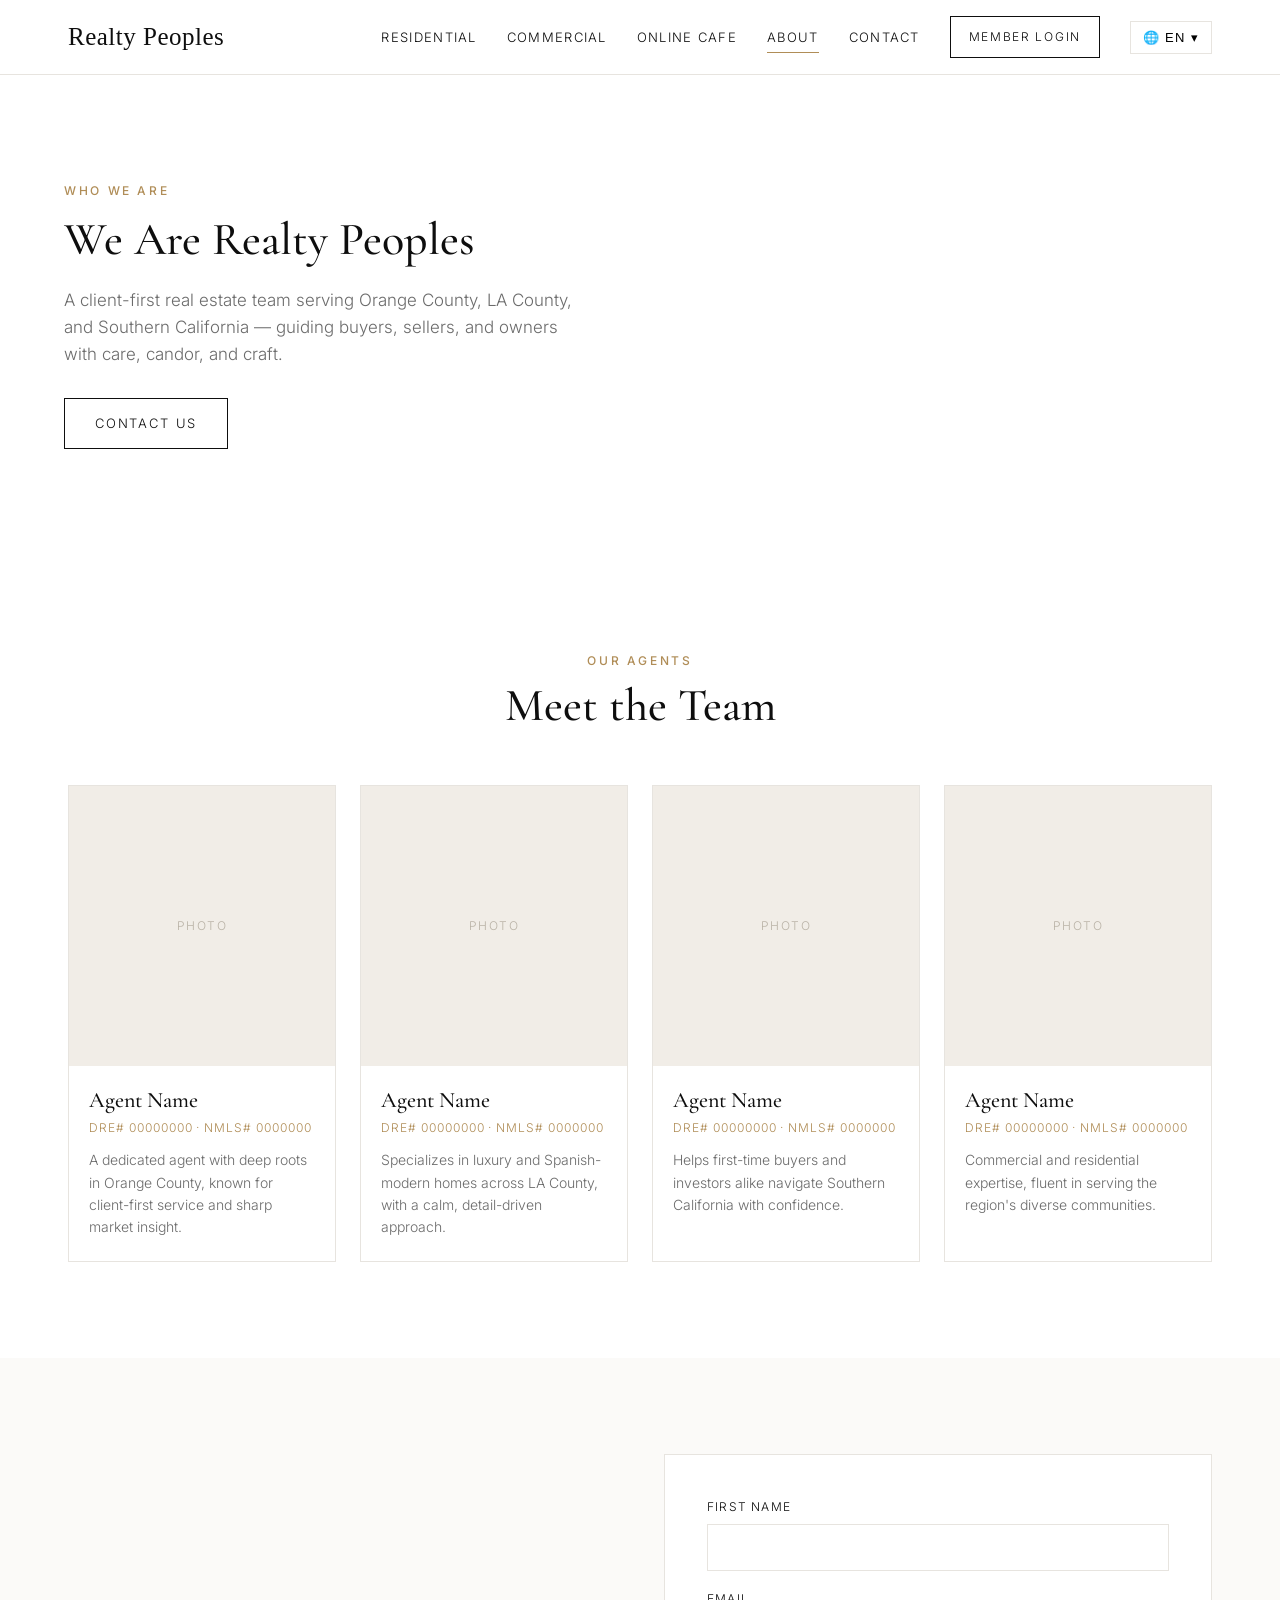
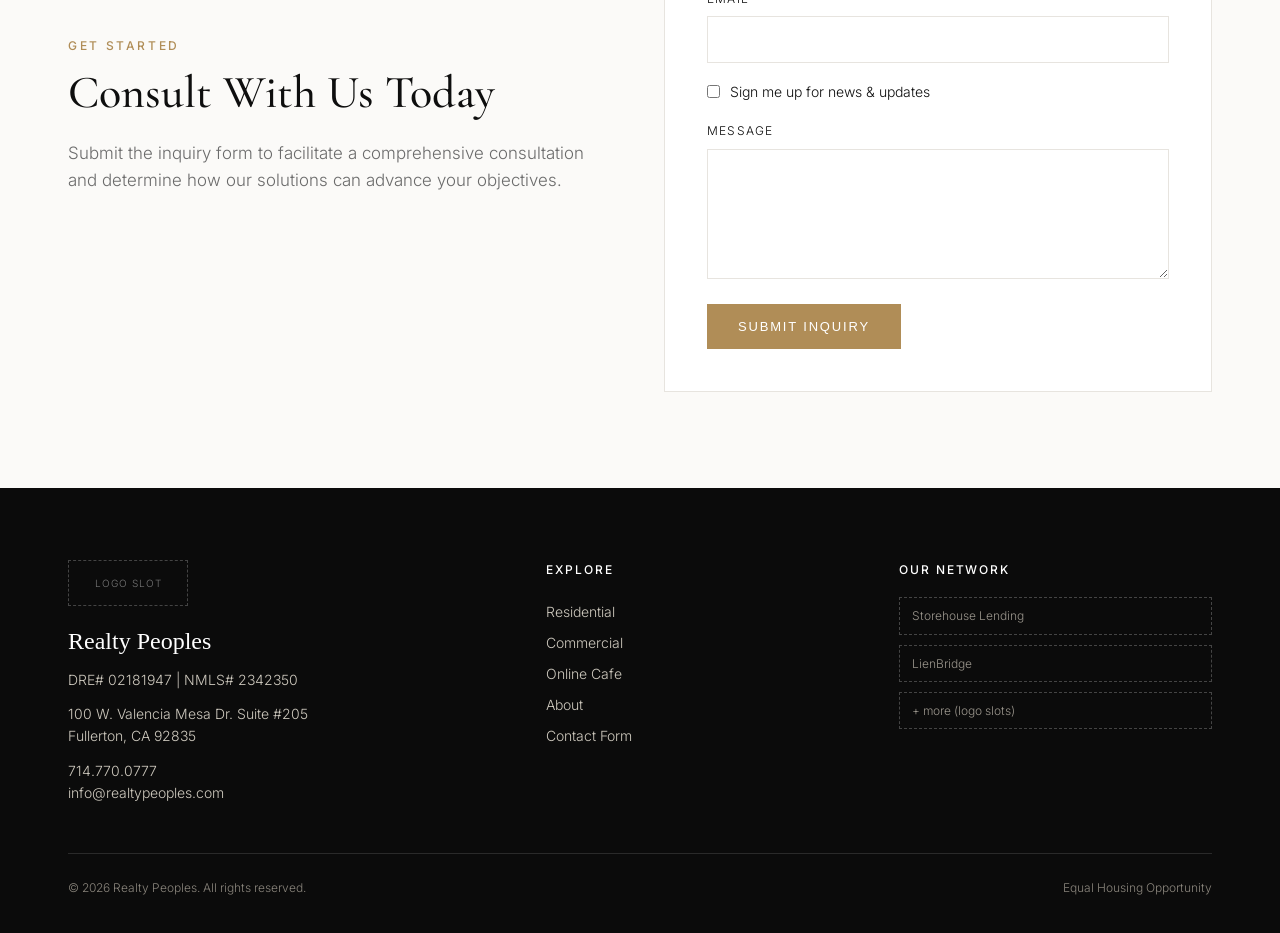
==== about.html @ 35035e47 "Add files via upload" ====
<!DOCTYPE html>
<html lang="en">
<head>
<meta charset="UTF-8" />
<meta name="viewport" content="width=device-width, initial-scale=1.0" />
<title>About Realty Peoples | Client-First Real Estate, Fullerton CA</title>
<meta name="description" content="Meet Realty Peoples — a client-first real estate team serving Orange County, LA County, and Southern California." />
<link rel="preconnect" href="https://fonts.googleapis.com"><link rel="preconnect" href="https://fonts.gstatic.com" crossorigin>
<link href="https://fonts.googleapis.com/css2?family=Cormorant+Garamond:wght@400;500;600&family=Inter:wght@300;400;500;600&display=swap" rel="stylesheet">
<link rel="stylesheet" href="css/styles.css">
</head>
<body>
<header id="site-header"></header>
<main>
  <section style="padding:0">
    <div class="split">
      <div class="body">
        <div class="label" data-i18n="about_kicker">Who We Are</div>
        <h2 data-i18n="about_title">We Are Realty Peoples</h2>
        <p data-i18n="about_mission">A client-first real estate team serving Orange County, LA County, and Southern California — guiding buyers, sellers, and owners with care, candor, and craft.</p>
        <div style="margin-top:14px"><a class="btn btn-ghost" href="contact.html" data-i18n="contact_us">Contact Us</a></div>
      </div>
      <!-- IMG_ABOUT -->
      <div class="media" style="background-image:url('https://images.unsplash.com/photo-1564013799919-ab600027ffc6?auto=format&fit=crop&w=1100&q=80')"></div>
    </div>
  </section>

  <section>
    <div class="wrap">
      <div class="center-head"><div class="label" data-i18n="team_kicker">Our Agents</div><h2 data-i18n="team_title">Meet the Team</h2></div>
      <div class="team-grid" id="teamGrid"></div>
    </div>
  </section>

  <section style="background:#fbfaf8">
    <div class="wrap">
      <div class="split" style="gap:48px;align-items:center">
        <div>
          <div class="label" data-i18n="consult_kicker">Get Started</div>
          <h2 style="font-size:clamp(30px,4vw,46px);margin-top:12px" data-i18n="consult_title">Consult With Us Today</h2>
          <p style="color:var(--muted);margin-top:16px" data-i18n="consult_sub">Submit the inquiry form to facilitate a comprehensive consultation and determine how our solutions can advance your objectives.</p>
        </div>
        <div class="form-card">
          <form name="consult" method="POST" data-netlify="true" netlify-honeypot="bot-field" onsubmit="thanks(event,this)">
            <input type="hidden" name="form-name" value="consult">
            <p style="display:none"><label>Don't fill this out: <input name="bot-field"></label></p>
            <div class="field"><label data-i18n="f_first">First Name <span class="req">*</span></label><input name="first_name" required></div>
            <div class="field"><label data-i18n="f_email">Email <span class="req">*</span></label><input type="email" name="email" required></div>
            <div class="field checkrow"><input type="checkbox" id="ab_opt" name="newsletter_optin" value="yes"><label for="ab_opt" style="text-transform:none;letter-spacing:0;margin:0;font-size:14px" data-i18n="f_opt">Sign me up for news &amp; updates</label></div>
            <div class="field"><label data-i18n="f_msg">Message <span class="req">*</span></label><textarea name="message" required></textarea></div>
            <button class="btn btn-accent" type="submit" data-i18n="f_submit">Submit Inquiry</button>
            <div class="form-ok" data-i18n="f_thanks">Thank you — we'll be in touch shortly.</div>
          </form>
        </div>
      </div>
    </div>
  </section>
</main>
<footer id="site-footer"></footer>
<script src="js/data.js"></script>
<script src="js/i18n.js"></script>
<script src="js/main.js"></script>
</body>
</html>
---- css/styles.css ----
/* ===========================================================================
   Realty Peoples — global styles
   Colors & fonts live in :root below. Edit there to re-theme the whole site.
   =========================================================================== */
:root{
  --bg:#ffffff;
  --ink:#0e0e0e;
  --muted:#6b6b6b;
  --line:#e7e4df;
  --accent:#b08d57;       /* champagne bronze */
  --accent-dark:#8e6f3f;
  --serif:"Cormorant Garamond", Georgia, "Times New Roman", serif;
  --sans:"Inter","Helvetica Neue",Arial,sans-serif;
  --maxw:1200px;
}
*{box-sizing:border-box;margin:0;padding:0}
html{scroll-behavior:smooth}
body{font-family:var(--sans);color:var(--ink);background:var(--bg);line-height:1.6;font-weight:300;-webkit-font-smoothing:antialiased}
img{display:block;max-width:100%}
a{color:inherit;text-decoration:none}
.wrap{max-width:var(--maxw);margin:0 auto;padding:0 28px}
.serif{font-family:var(--serif)}
.label{font-size:12px;letter-spacing:.22em;text-transform:uppercase;color:var(--accent);font-weight:500}
h1,h2,h3{font-family:var(--serif);font-weight:500;line-height:1.1}
section{padding:96px 0}
.btn{display:inline-block;padding:14px 30px;font-size:13px;letter-spacing:.14em;text-transform:uppercase;border:1px solid var(--ink);background:var(--ink);color:#fff;cursor:pointer;transition:.25s}
.btn:hover{background:transparent;color:var(--ink)}
.btn-ghost{background:transparent;color:var(--ink)}
.btn-ghost:hover{background:var(--ink);color:#fff}
.btn-accent{background:var(--accent);border-color:var(--accent)}
.btn-accent:hover{background:transparent;color:var(--accent)}

/* HEADER */
header{position:sticky;top:0;z-index:100;background:rgba(255,255,255,.96);backdrop-filter:blur(6px);border-bottom:1px solid var(--line);transition:box-shadow .3s}
header.scrolled{box-shadow:0 4px 24px rgba(0,0,0,.06)}
.nav{display:flex;align-items:center;justify-content:space-between;height:74px}
.logo{font-family:"Times New Roman",Times,serif;font-size:25px;letter-spacing:.02em;font-weight:400}
.nav-links{display:flex;align-items:center;gap:30px}
.nav-links a.navlink{font-size:13px;letter-spacing:.1em;text-transform:uppercase;color:var(--ink);position:relative;padding:4px 0}
.nav-links a.navlink:hover{color:var(--accent)}
.nav-links a.navlink.active::after{content:"";position:absolute;left:0;right:0;bottom:-2px;height:1px;background:var(--accent)}
.lang{position:relative}
.lang-btn{font-size:13px;letter-spacing:.1em;border:1px solid var(--line);background:#fff;padding:8px 12px;cursor:pointer}
.lang-menu{position:absolute;right:0;top:42px;background:#fff;border:1px solid var(--line);min-width:140px;display:none;box-shadow:0 8px 30px rgba(0,0,0,.08);z-index:200}
.lang-menu.open{display:block}
.lang-menu button{display:block;width:100%;text-align:left;padding:11px 16px;background:#fff;border:none;font-size:13px;letter-spacing:.06em;cursor:pointer}
.lang-menu button:hover{background:#faf8f5;color:var(--accent)}
.hamburger{display:none;flex-direction:column;gap:5px;background:none;border:none;cursor:pointer;padding:6px}
.hamburger span{width:24px;height:2px;background:var(--ink);display:block}

/* HERO */
.hero{position:relative;height:78vh;min-height:520px;display:flex;align-items:center;justify-content:center;text-align:center;color:#fff;overflow:hidden}
.hero img{position:absolute;inset:0;width:100%;height:100%;object-fit:cover}
.hero .veil{position:absolute;inset:0;background:linear-gradient(180deg,rgba(0,0,0,.25),rgba(0,0,0,.45))}
.hero .inner{position:relative;z-index:2;max-width:760px;padding:0 24px}
.hero h1{font-size:clamp(40px,7vw,86px);color:#fff}
.hero p{font-weight:300;margin-top:18px;font-size:18px;letter-spacing:.02em}
.hero .label{color:#e9dcc6}

/* GATEWAYS */
.gateways{display:grid;grid-template-columns:repeat(3,1fr);gap:2px;background:var(--line)}
.gateway{position:relative;height:340px;overflow:hidden;cursor:pointer;color:#fff;display:block}
.gateway img{position:absolute;inset:0;width:100%;height:100%;object-fit:cover;transition:.6s}
.gateway:hover img{transform:scale(1.06)}
.gateway .veil{position:absolute;inset:0;background:rgba(0,0,0,.4);transition:.3s}
.gateway:hover .veil{background:rgba(0,0,0,.3)}
.gateway .g-inner{position:absolute;inset:0;z-index:2;display:flex;flex-direction:column;align-items:center;justify-content:center;gap:14px}
.gateway h3{font-size:32px;color:#fff}
.gateway .g-cta{font-size:12px;letter-spacing:.18em;text-transform:uppercase;border-bottom:1px solid var(--accent);padding-bottom:3px}

/* SPLIT */
.split{display:grid;grid-template-columns:1fr 1fr;gap:0;align-items:stretch}
.split .media{min-height:480px;background-size:cover;background-position:center}
.split .body{padding:80px 64px;display:flex;flex-direction:column;justify-content:center}
.split h2{font-size:clamp(30px,4vw,46px);margin:14px 0 22px}
.split p{color:var(--muted);font-size:17px;margin-bottom:16px}

/* TESTIMONIALS */
.center-head{text-align:center;margin-bottom:54px}
.center-head h2{font-size:clamp(30px,4vw,46px);margin-top:10px}
.tgrid{display:grid;grid-template-columns:repeat(3,1fr);gap:28px}
.tcard{border:1px solid var(--line);padding:40px 32px;background:#fdfcfa}
.tcard .q{font-family:var(--serif);font-size:21px;line-height:1.45;margin-bottom:24px}
.tcard .who{font-size:12px;letter-spacing:.14em;text-transform:uppercase;color:var(--accent)}

/* EMAIL BAND */
.band{background:var(--ink);color:#fff;text-align:center}
.band h2{color:#fff;font-size:clamp(28px,4vw,42px)}
.band p{color:#c9c4bc;margin:14px 0 30px}
.signup{display:flex;gap:10px;max-width:480px;margin:0 auto}
.signup input{flex:1;padding:14px 16px;border:1px solid #444;background:transparent;color:#fff;font-family:var(--sans)}
.signup input::placeholder{color:#9a958c}

/* CAROUSEL */
.carousel{display:flex;gap:24px;overflow-x:auto;padding:6px 4px 24px;scroll-snap-type:x mandatory}
.carousel::-webkit-scrollbar{height:6px}
.carousel::-webkit-scrollbar-thumb{background:var(--line)}
.lcard{flex:0 0 340px;scroll-snap-align:start;border:1px solid var(--line);background:#fff}
.lcard .ph{height:230px;background:#f1ede7 center/cover;position:relative}
.lcard .tag{position:absolute;top:14px;left:14px;background:var(--accent);color:#fff;font-size:11px;letter-spacing:.12em;text-transform:uppercase;padding:6px 12px}
.lcard .info{padding:20px 22px}
.lcard .city{font-family:var(--serif);font-size:22px}
.lcard .desc{color:var(--muted);font-size:14px;margin-top:6px}
.lcard .meta{display:flex;gap:16px;margin-top:14px;font-size:13px;color:var(--ink);border-top:1px solid var(--line);padding-top:14px}

/* VIDEO */
.video-wrap{position:relative}
.video-wrap .frame{position:relative;padding-top:52%;background:#000}
.video-wrap iframe{position:absolute;inset:0;width:100%;height:100%;border:0}
.video-quote{text-align:center;margin-top:34px;font-family:var(--serif);font-size:clamp(22px,3vw,34px);color:var(--ink)}
.video-quote span{display:block;font-family:var(--sans);font-size:13px;letter-spacing:.14em;text-transform:uppercase;color:var(--accent);margin-top:14px}

/* MAP */
.map-frame{height:420px;border:1px solid var(--line)}
.map-frame iframe{width:100%;height:100%;border:0}

/* COMMERCIAL */
.commercial-grid{display:grid;grid-template-columns:1fr 1fr;gap:24px}

/* TEAM */
.team-grid{display:grid;grid-template-columns:repeat(4,1fr);gap:24px}
.member{border:1px solid var(--line);background:#fff}
.member .ph{height:280px;background:#f1ede7 center/cover}
.member .m-body{padding:22px 20px}
.member h3{font-size:22px}
.member .lic{font-size:12px;letter-spacing:.08em;color:var(--accent);margin:6px 0 12px;text-transform:uppercase}
.member p{color:var(--muted);font-size:14px}

/* FORMS */
.form-card{border:1px solid var(--line);padding:42px;background:#fff}
.field{margin-bottom:18px}
.field label{display:block;font-size:12px;letter-spacing:.1em;text-transform:uppercase;margin-bottom:8px;color:var(--ink)}
.field label .req{color:var(--accent)}
.field input,.field textarea,.field select{width:100%;padding:13px 14px;border:1px solid var(--line);font-family:var(--sans);font-size:15px;background:#fff}
.field input:focus,.field textarea:focus{outline:none;border-color:var(--accent)}
.field textarea{min-height:130px;resize:vertical}
.checkrow{display:flex;align-items:flex-start;gap:10px;font-size:14px;color:var(--muted)}
.checkrow input{width:auto;margin-top:4px}
.form-ok{display:none;color:#2e7d32;font-size:14px;margin-top:12px}

/* FAQ */
.faq-item{border-bottom:1px solid var(--line)}
.faq-q{width:100%;text-align:left;background:none;border:none;padding:24px 0;font-family:var(--serif);font-size:22px;cursor:pointer;display:flex;justify-content:space-between;align-items:center;color:var(--ink)}
.faq-q .pm{color:var(--accent);font-size:24px}
.faq-a{max-height:0;overflow:hidden;transition:max-height .3s ease;color:var(--muted)}
.faq-a p{padding:0 0 24px}

/* LOGIN */
.auth{max-width:460px;margin:0 auto}
.auth-card{border:1px solid var(--line);padding:44px}
.tabs{display:flex;border:1px solid var(--line);margin-bottom:28px}
.tabs button{flex:1;padding:14px;background:#fff;border:none;cursor:pointer;font-size:13px;letter-spacing:.1em;text-transform:uppercase}
.tabs button.active{background:var(--ink);color:#fff}
.roles{display:grid;grid-template-columns:1fr 1fr;gap:12px;margin-bottom:22px}
.role{border:1px solid var(--line);padding:18px 14px;text-align:center;cursor:pointer;transition:.2s}
.role.active{border-color:var(--accent);background:#fbf8f3}
.role .ttl{font-family:var(--serif);font-size:18px}
.role .sub{font-size:11px;letter-spacing:.06em;color:var(--muted);text-transform:uppercase;margin-top:4px}
.pro-cat{display:none;margin-bottom:18px}
.pro-cat.show{display:block}
.note{font-size:12px;color:var(--muted);text-align:center;margin-top:18px}

/* CAFE */
.cafe-gate{text-align:center;padding:120px 20px}
.cafe-gate h2{font-size:40px;margin:18px 0}
.cafe-app{display:none;grid-template-columns:260px 1fr;gap:0;border:1px solid var(--line);min-height:620px}
.cafe-app.show{display:grid}
.cafe-side{border-right:1px solid var(--line);background:#fbfaf8;padding:24px 0}
.cafe-side .sh{font-size:11px;letter-spacing:.16em;text-transform:uppercase;color:var(--muted);padding:0 22px 12px}
.chan{display:block;width:100%;text-align:left;background:none;border:none;padding:11px 22px;font-size:15px;cursor:pointer;color:var(--ink)}
.chan:hover{background:#f3efe8}
.chan.active{background:#efe8dc;border-left:3px solid var(--accent);font-weight:500}
.cafe-main{display:flex;flex-direction:column}
.cafe-top{border-bottom:1px solid var(--line);padding:20px 26px}
.cafe-top h3{font-size:24px}
.cafe-top p{font-size:13px;color:var(--muted)}
.cafe-embed{flex:1;display:flex;align-items:center;justify-content:center;text-align:center;background:repeating-linear-gradient(45deg,#fbfaf8,#fbfaf8 12px,#f6f3ee 12px,#f6f3ee 24px);padding:40px}
.cafe-embed .box{max-width:440px}
.cafe-embed .box .ic{font-size:34px;color:var(--accent)}
.cafe-embed code{background:#efe8dc;padding:2px 6px;font-size:12px}

/* FOOTER */
footer{background:#0b0b0b;color:#cfcabf;padding:72px 0 36px;font-size:14px}
.f-grid{display:grid;grid-template-columns:1.4fr 1fr 1fr;gap:40px;margin-bottom:48px}
.f-logo{font-family:"Times New Roman",serif;font-size:24px;color:#fff;margin-bottom:8px}
.logo-slot{width:120px;height:46px;border:1px dashed #444;display:flex;align-items:center;justify-content:center;font-size:10px;color:#777;margin-bottom:16px;letter-spacing:.1em}
footer h4{color:#fff;font-family:var(--sans);font-weight:500;font-size:12px;letter-spacing:.16em;text-transform:uppercase;margin-bottom:18px}
footer a:hover{color:var(--accent)}
.f-net{display:flex;flex-direction:column;gap:10px}
.f-net .slot{border:1px dashed #444;padding:8px 12px;font-size:12px;color:#9a958c}
.f-bottom{border-top:1px solid #2a2a2a;padding-top:24px;display:flex;justify-content:space-between;flex-wrap:wrap;gap:12px;font-size:12px;color:#8a857c}

/* MOBILE */
@media(max-width:900px){
  .nav-links{position:fixed;inset:74px 0 auto 0;background:#fff;flex-direction:column;align-items:flex-start;gap:0;padding:10px 28px 28px;border-bottom:1px solid var(--line);transform:translateY(-130%);transition:.35s;box-shadow:0 16px 30px rgba(0,0,0,.08)}
  .nav-links.open{transform:translateY(0)}
  .nav-links a.navlink{padding:14px 0;width:100%;border-bottom:1px solid var(--line);font-size:15px}
  .hamburger{display:flex}
  .lang{margin-top:14px}
  .gateways{grid-template-columns:1fr}
  .split{grid-template-columns:1fr}
  .split .media{min-height:300px}
  .split .body{padding:48px 28px}
  .tgrid,.team-grid,.commercial-grid{grid-template-columns:1fr}
  .cafe-app.show{grid-template-columns:1fr}
  .cafe-side{border-right:none;border-bottom:1px solid var(--line)}
  .f-grid{grid-template-columns:1fr}
  section{padding:64px 0}
}
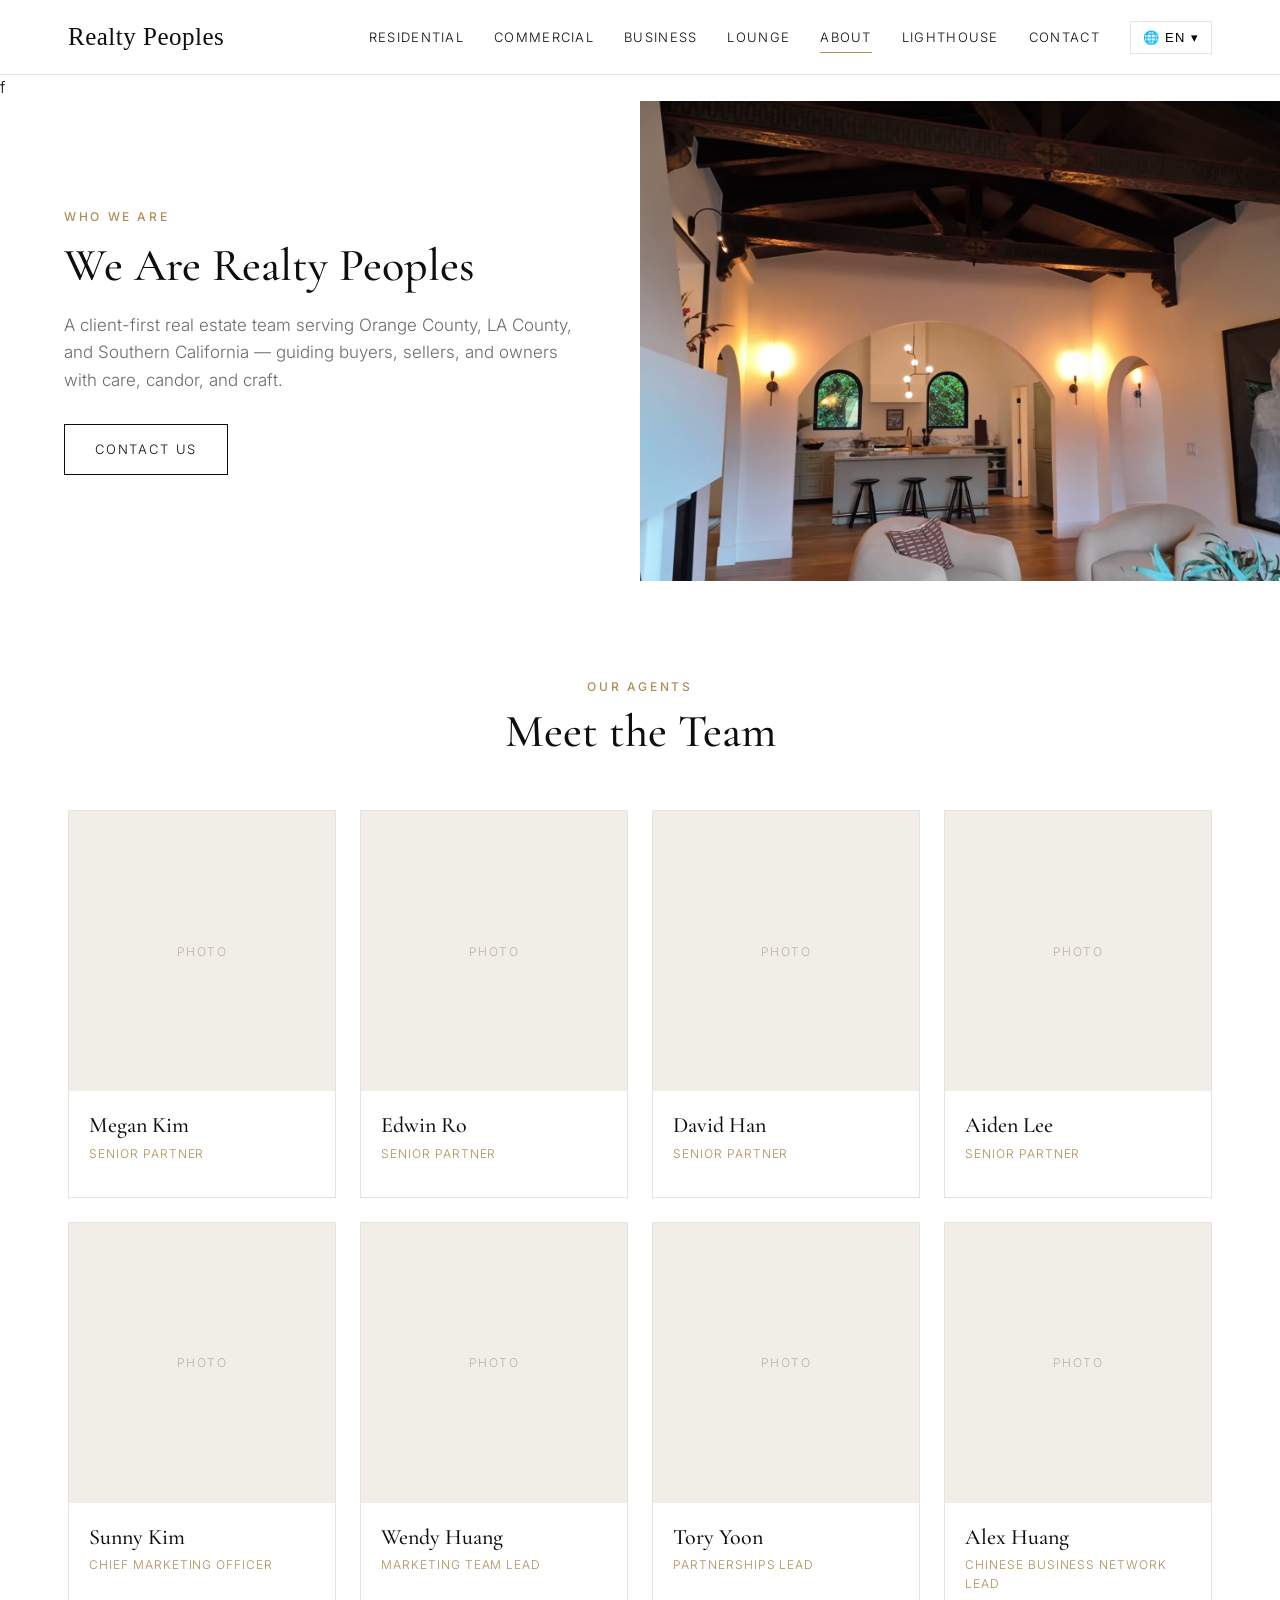
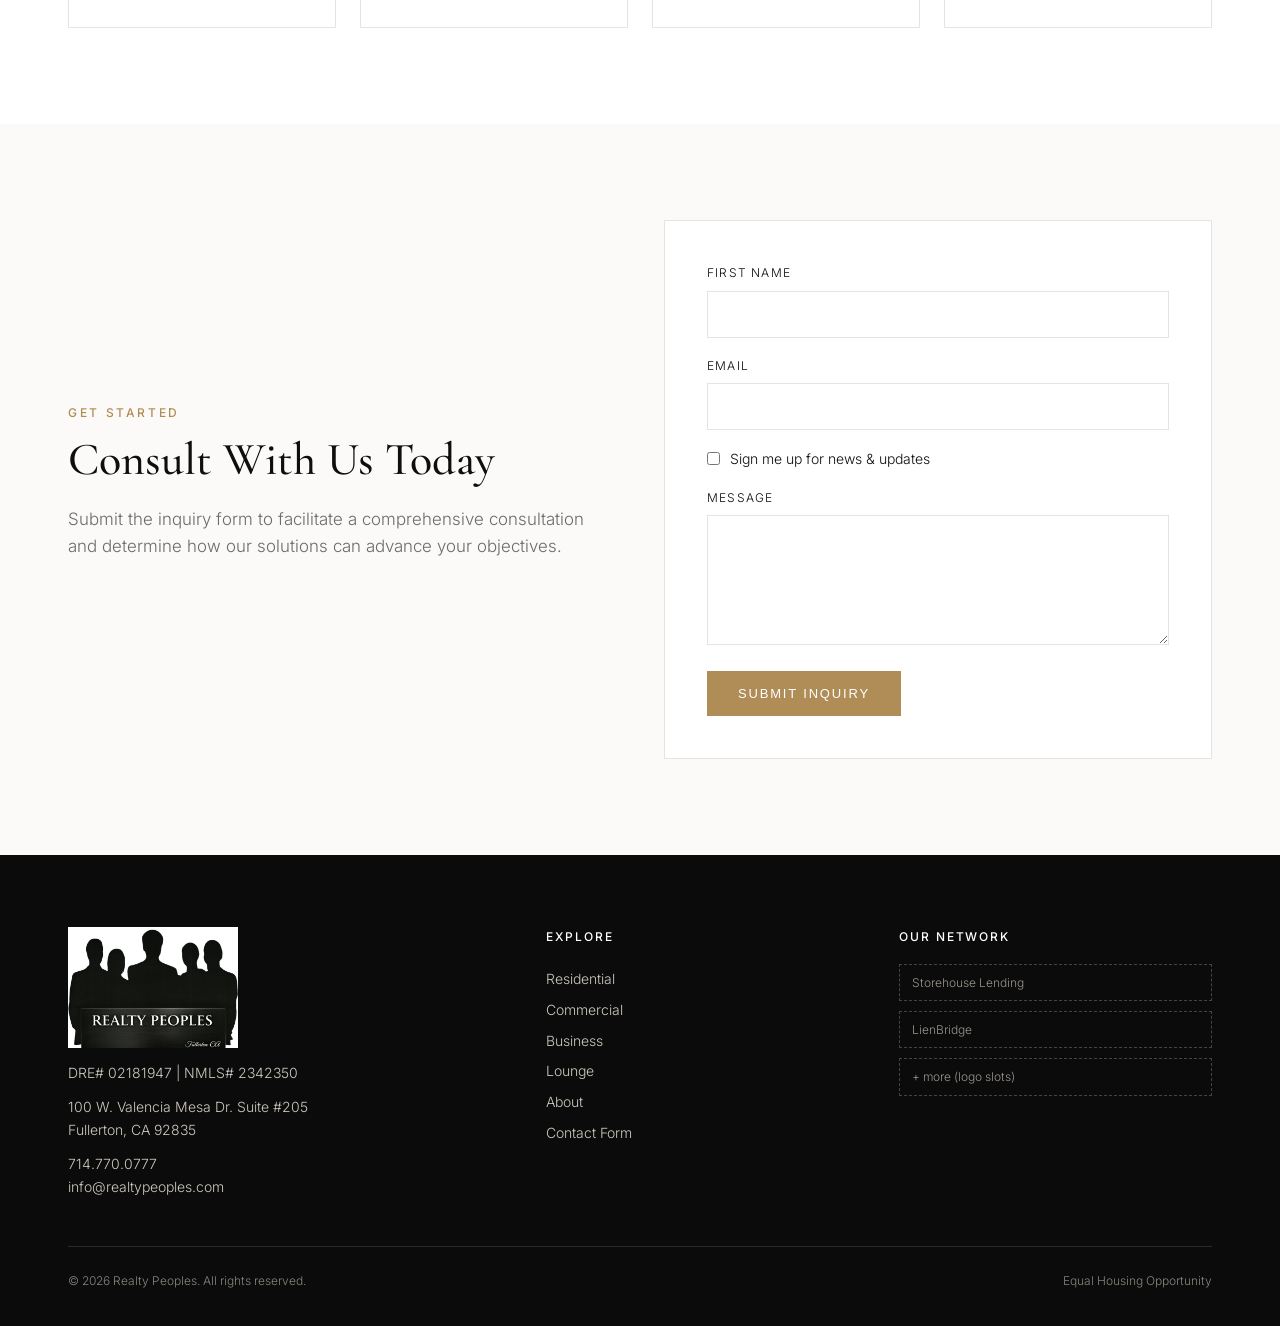
==== commit 3d0eedb6: "Update about.html" ====
--- a/about.html
+++ b/about.html
@@ -12,7 +12,7 @@
 <body>
 <header id="site-header"></header>
 <main>
-  <section style="padding:0">
+  <section style="padding:0">f
     <div class="split">
       <div class="body">
         <div class="label" data-i18n="about_kicker">Who We Are</div>
@@ -21,7 +21,7 @@
         <div style="margin-top:14px"><a class="btn btn-ghost" href="contact.html" data-i18n="contact_us">Contact Us</a></div>
       </div>
       <!-- IMG_ABOUT -->
-      <div class="media" style="background-image:url('https://images.unsplash.com/photo-1564013799919-ab600027ffc6?auto=format&fit=crop&w=1100&q=80')"></div>
+      <div class="media" style="background-image:url('about.png')"></div>
     </div>
   </section>
 
--- a/css/styles.css
+++ b/css/styles.css
@@ -53,12 +53,9 @@
 .hero img{position:absolute;inset:0;width:100%;height:100%;object-fit:cover}
 .hero .veil{position:absolute;inset:0;background:linear-gradient(180deg,rgba(0,0,0,.25),rgba(0,0,0,.45))}
 .hero .inner{position:relative;z-index:2;max-width:760px;padding:0 24px}
-.hero h1{font-size:clamp(40px,7vw,86px);color:#fff}
-.hero p{font-weight:300;margin-top:18px;font-size:18px;letter-spacing:.02em}
-.hero .label{color:#e9dcc6}
-
+.hero h1{font-size:clamp(34px,5vw,62px);color:#fff;word-break:keep-all}
 /* GATEWAYS */
-.gateways{display:grid;grid-template-columns:repeat(3,1fr);gap:2px;background:var(--line)}
+.gateways{display:grid;grid-template-columns:repeat(4,1fr);gap:2px;background:var(--line)}
 .gateway{position:relative;height:340px;overflow:hidden;cursor:pointer;color:#fff;display:block}
 .gateway img{position:absolute;inset:0;width:100%;height:100%;object-fit:cover;transition:.6s}
 .gateway:hover img{transform:scale(1.06)}
@@ -207,3 +204,17 @@
   .f-grid{grid-template-columns:1fr}
   section{padding:64px 0}
 }
+
+/* ---- clickable listing cards + popup ---- */
+.lcard{cursor:pointer;transition:transform .2s, box-shadow .2s}
+.lcard:hover{transform:translateY(-4px);box-shadow:0 12px 30px rgba(0,0,0,.10)}
+.rp-modal{position:fixed;inset:0;z-index:1000;display:none;align-items:center;justify-content:center;background:rgba(0,0,0,.55);padding:24px}
+.rp-modal.open{display:flex}
+.rp-modal-box{background:#fff;max-width:620px;width:100%;max-height:88vh;overflow:auto;position:relative}
+.rp-modal-box .ph{height:300px;background:#f1ede7 center/cover}
+.rp-modal-body{padding:32px}
+.rp-modal-body .tag{display:inline-block;background:var(--accent);color:#fff;font-size:11px;letter-spacing:.12em;text-transform:uppercase;padding:5px 12px;margin-bottom:14px}
+.rp-modal-body h3{font-size:30px;margin-bottom:6px}
+.rp-modal-body .sub{color:var(--muted);margin-bottom:18px}
+.rp-modal-body .detail{color:var(--ink);line-height:1.7;white-space:pre-line}
+.rp-close{position:absolute;top:14px;right:16px;background:rgba(0,0,0,.5);color:#fff;border:none;width:36px;height:36px;border-radius:50%;font-size:20px;cursor:pointer;z-index:2}
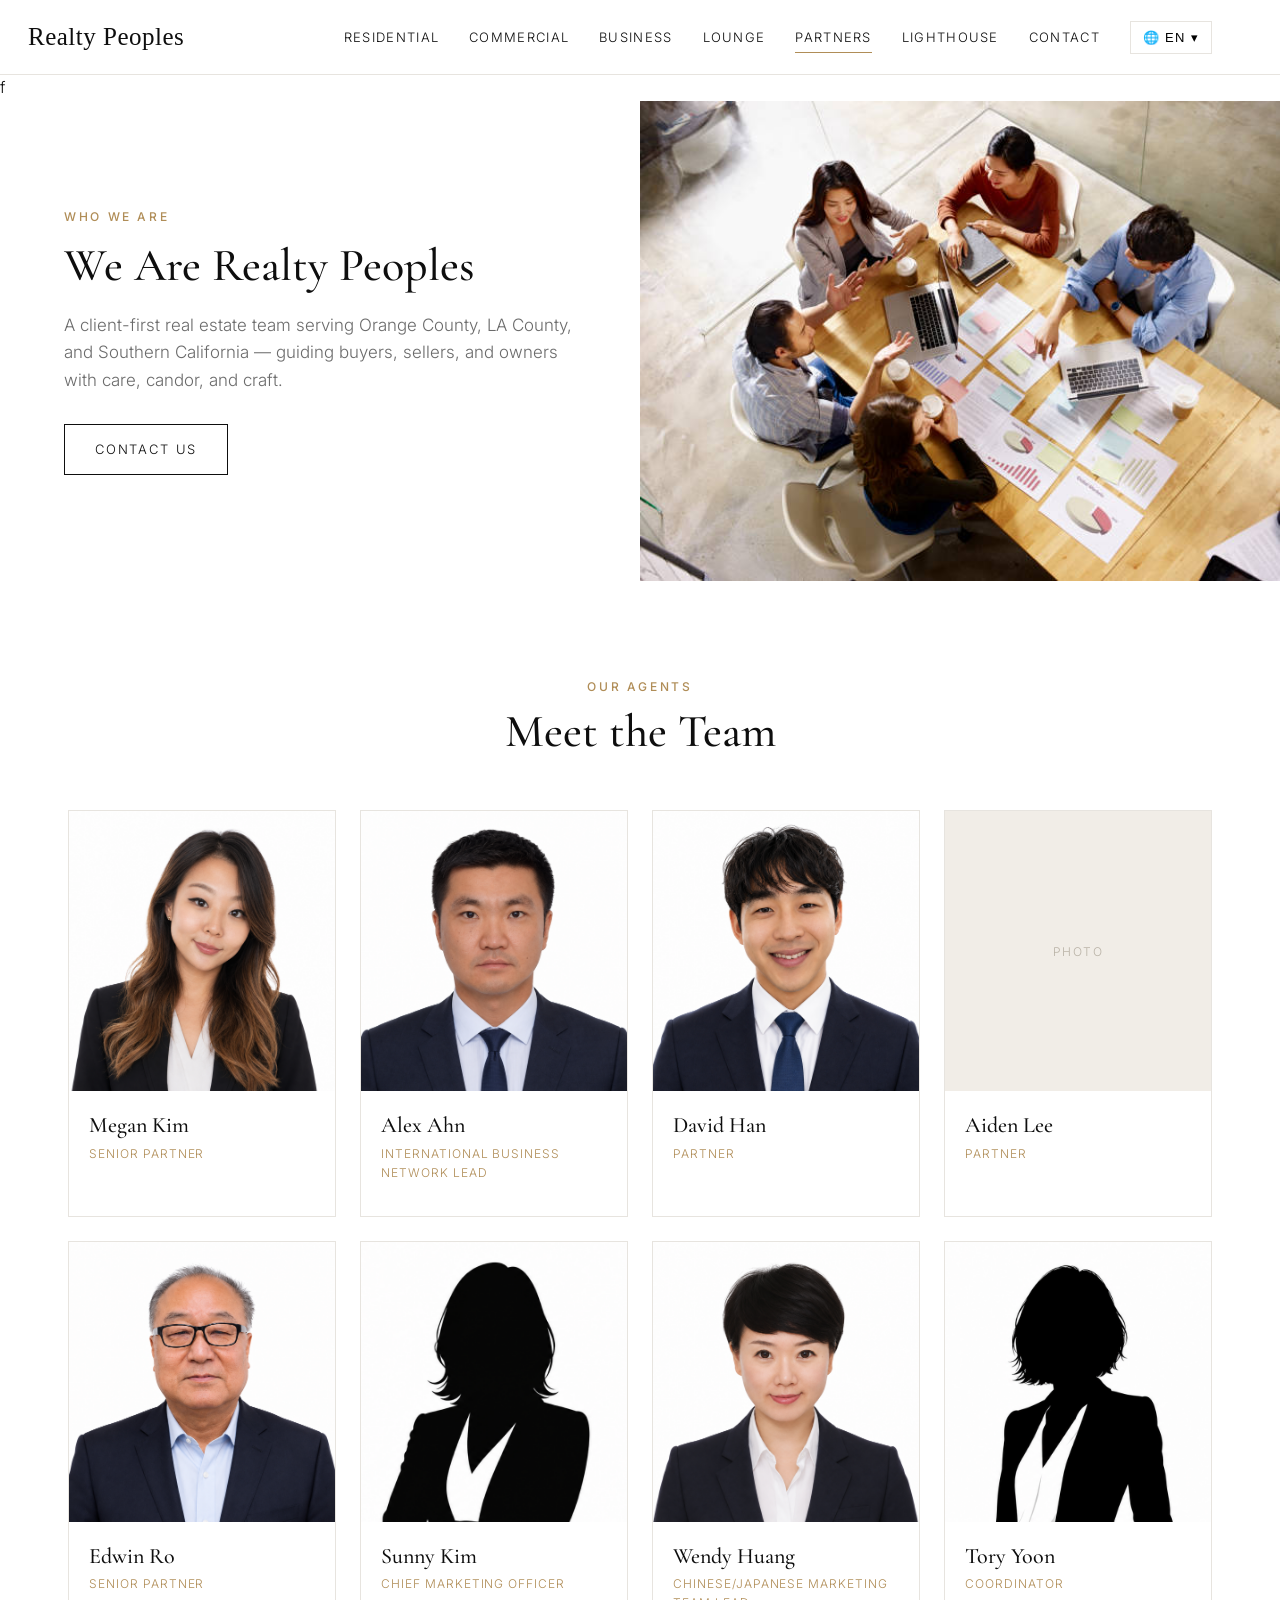
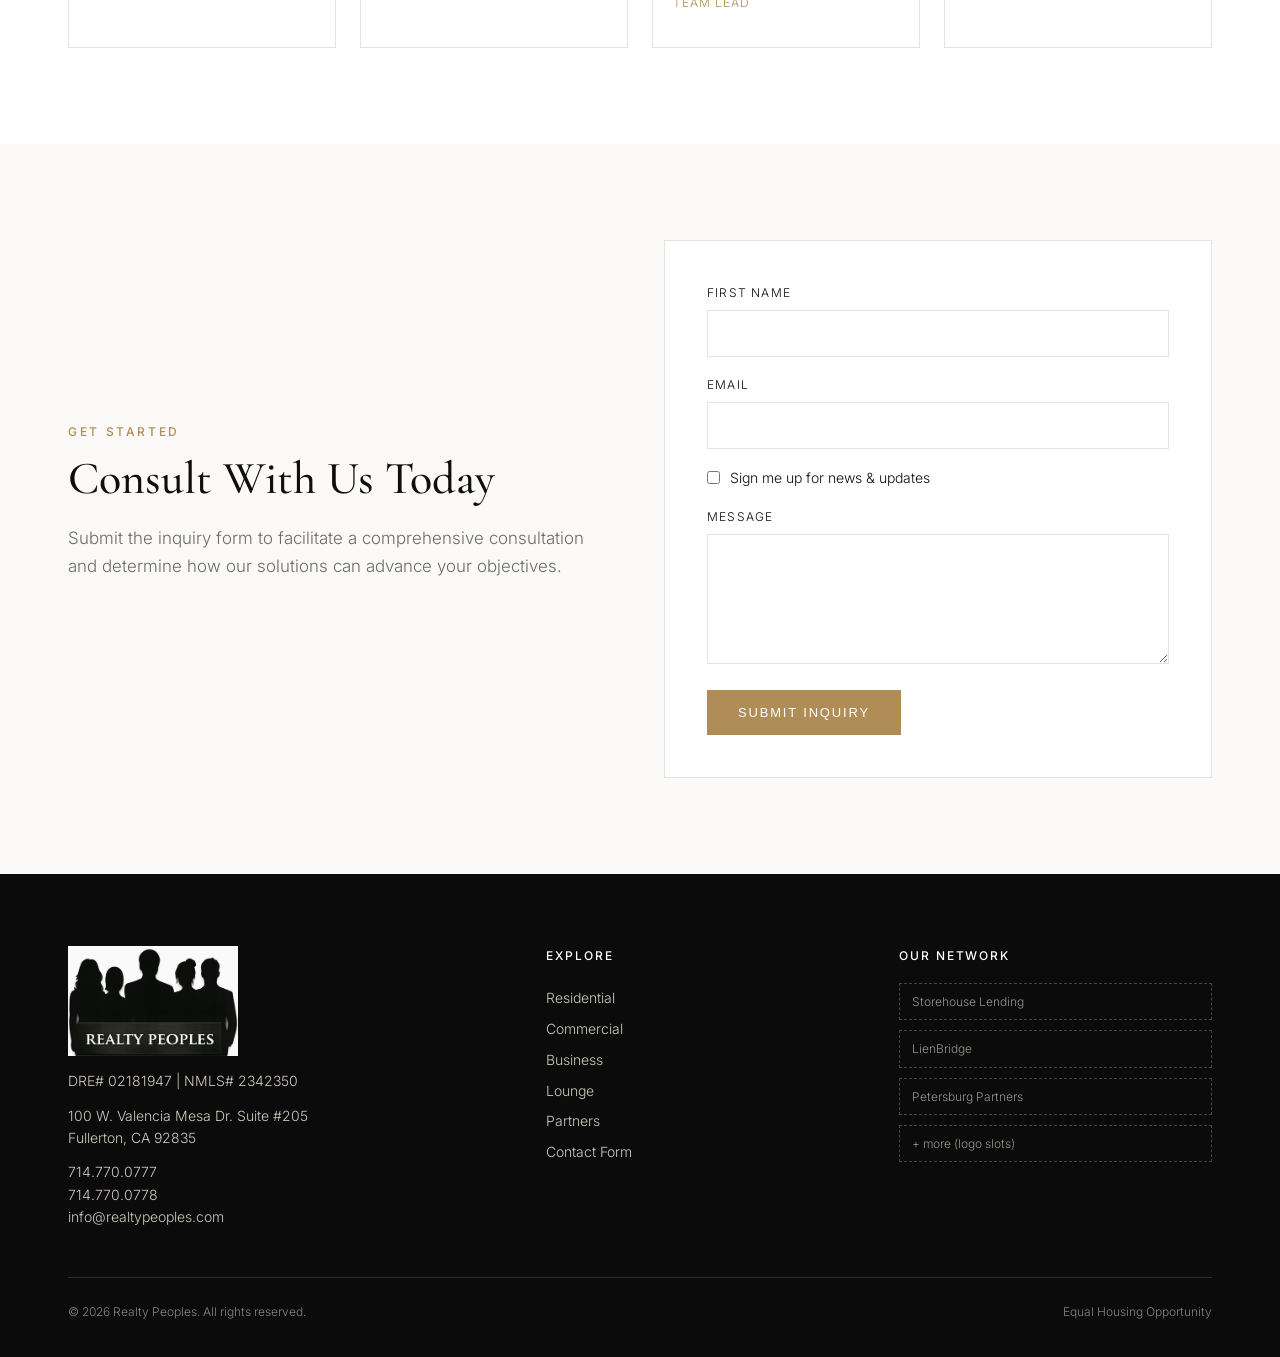
==== commit 53390205: "Update about.html" ====
--- a/about.html
+++ b/about.html
@@ -21,7 +21,7 @@
         <div style="margin-top:14px"><a class="btn btn-ghost" href="contact.html" data-i18n="contact_us">Contact Us</a></div>
       </div>
       <!-- IMG_ABOUT -->
-      <div class="media" style="background-image:url('about.png')"></div>
+      <div class="media" style="background-image:url('team.jpg')"></div>
     </div>
   </section>
 
--- a/css/styles.css
+++ b/css/styles.css
@@ -218,3 +218,22 @@
 .rp-modal-body .sub{color:var(--muted);margin-bottom:18px}
 .rp-modal-body .detail{color:var(--ink);line-height:1.7;white-space:pre-line}
 .rp-close{position:absolute;top:14px;right:16px;background:rgba(0,0,0,.5);color:#fff;border:none;width:36px;height:36px;border-radius:50%;font-size:20px;cursor:pointer;z-index:2}
+.price-box{flex:none;background:var(--accent);color:#fff;font-family:var(--serif);font-size:18px;line-height:1;padding:12px 16px;white-space:nowrap;text-align:center}
+/* --- Listing layouts: residential grid, commercial, business --- */
+#resGrid, #comGrid, #bizGrid{
+  display:grid !important;
+  grid-template-columns:repeat(2, 1fr) !important;
+  gap:40px !important;
+  align-items:start;
+}
+#resGrid .lcard, #comGrid .lcard, #bizGrid .lcard{
+  flex:initial !important;
+  width:auto !important;
+}
+#resCarousel{display:flex; gap:24px; overflow-x:auto;}
+#resCarousel .lcard{flex:0 0 340px !important;}
+@media(max-width:760px){
+  #resGrid, #comGrid, #bizGrid{grid-template-columns:1fr !important;}
+}
+.logo{ position:relative; left:-40px; }
+
